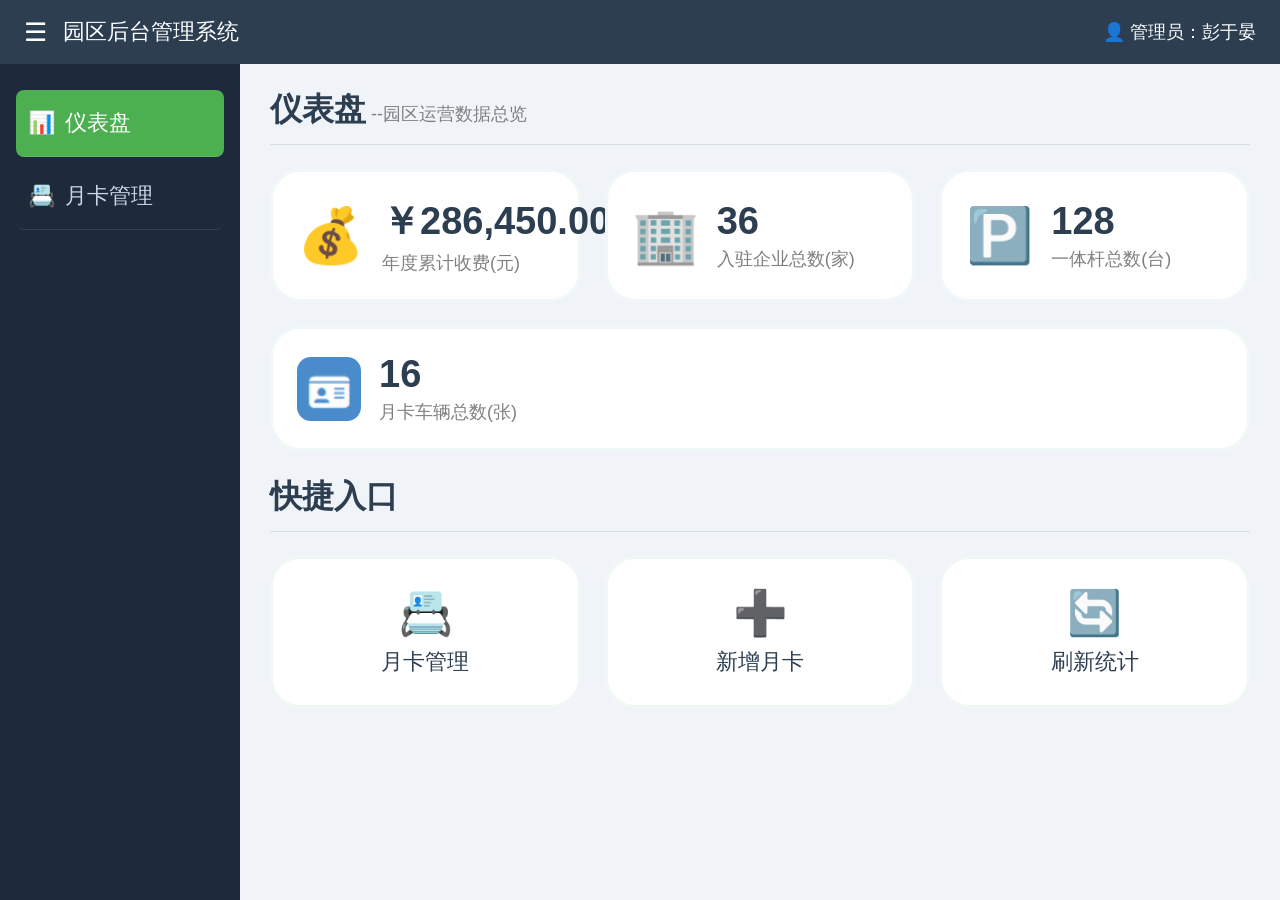
==== index.html @ 299ea36f "Add files via upload" ====
<!DOCTYPE html>
<html lang="zh">
<head>
    <meta charset="UTF-8">
    <meta name="viewport" content="width=device-width, initial-scale=1.0">
    <title>园区后台管理系统-首页</title>
    <link rel="stylesheet" href="./Index.css">
</head>
<script src="test.js"></script>
<body>
    <!-- 顶部导航栏 -->
    <header class="header">
        <button class="toggle-btn" id="toggleBtn">☰</button>
        <span class="title">园区后台管理系统</span>
        <span class="admin">👤 管理员：彭于晏</span>
    </header>

    <div class="wrapper">
        <!-- 左侧侧边导航栏 -->
        <aside class="sidebar">
            <ul>
                <li class="active" data-page="Index.html"><span>📊</span><span class="menu-text">仪表盘</span></li>
                <li data-page="monthCard.html"><span>📇</span><span class="menu-text">月卡管理</span></li>
            </ul>
        </aside>

        <!-- 右侧主内容区 -->
        <main class="main-content">
            <h2>仪表盘<span id="size"> --园区运营数据总览</span></h2>
            <hr>

            <!-- 4 个统计卡片 -->
            <div class="stat-row">
                <div class="stat-card">
                    <span class="icon">💰</span>
                    <div>
                        <div class="num" id="statMoney">￥0</div>
                        <div class="label">年度累计收费(元)</div>
                    </div>
                </div>
                <div class="stat-card">
                    <span class="icon">🏢</span>
                    <div>
                        <div class="num" id="statCompany">0</div>
                        <div class="label">入驻企业总数(家)</div>
                    </div>
                </div>
                <div class="stat-card">
                    <span class="icon">🅿️</span>
                    <div>
                        <div class="num" id="statPole">0</div>
                        <div class="label">一体杆总数(台)</div>
                    </div>
                </div>
                <div class="stat-card">
                    <img src="./image.png" alt="月卡图标">
                    <div>
                        <div class="num" id="statCard">0</div>
                        <div class="label">月卡车辆总数(张)</div>
                    </div>
                </div>
            </div>

            <!-- 快捷入口模块 -->
            <h2>快捷入口</h2>
            <hr>
            <div class="quick-row">
                <a class="quick-card" href="monthCard.html">
                    <span class="qicon">📇</span>月卡管理
                </a>
                <a class="quick-card" href="AddmonthCard.html">
                    <span class="qicon">➕</span>新增月卡
                </a>
                <a class="quick-card" href="javascript:location.reload()">
                    <span class="qicon">🔄</span>刷新统计
                </a>
            </div>

            <!-- 预留扩展占位容器
            <h2>扩展功能</h2>
            <hr>
            <div class="placeholder">
                扩展功能区域（预留位置，后续开发）
            </div>
        </main>
    </div> -->

    <script>
        /* ========== 首页统计渲染函数（数据驱动视图） ========== */
        function renderHomeStat() {
            // 读取 localStorage 月卡数据（没有则初始化默认模拟数据）
            var cardList = getMonthCards();

            // 年度累计收费、入驻企业总数、一体杆总数：模拟固定值
            document.getElementById('statMoney').innerText = '￥' + formatMoney(286450);
            document.getElementById('statCompany').innerText = 36;
            document.getElementById('statPole').innerText = 128;

            // 月卡车辆总数：从月卡数组长度动态计算
            document.getElementById('statCard').innerText = cardList.length;
        }

        /* 页面加载完成：初始化菜单交互 + 渲染统计数据 */
        window.onload = function () {
            initLayout();
            renderHomeStat();
        };
    </script>
</body>
</html>
---- Index.css ----
/* Index.css 公共样式文件（三个页面共用） */
/* 选择器 {CSS属性} */

/*============= 全局公共样式 ============= */
* {
    margin: 0;
    padding: 0;
    box-sizing: border-box;
}
body {
    height: 100vh;
    display: flex;
    flex-direction: column;
    overflow: hidden;
    font-family: sans-serif;
}

/*============= 顶部导航栏 ============= */
.header {
    height: 64px;                /* 内容高度 */
    background: #2c3e50;
    color: #fff;
    padding: 0 24px;             /* 内边距，让内容不贴边 */
    display: flex;               /* 弹性布局，方便对齐内容 */
    align-items: center;
    gap: 16px;
}
/* 折叠菜单按钮 ☰ */
.header .toggle-btn {
    background: none;
    border: none;
    color: #fff;
    font-size: 26px;
    cursor: pointer;
}
.header .title {
    font-size: 22px;
}
.header .admin {
    margin-left: auto;           /* 推到最右边 */
    font-size: 18px;
}

/*========= 主体布局（左侧边栏+右侧内容）=========== */
.wrapper {
    display: flex;               /* 弹性布局，让子元素水平排列 */
    height: calc(100vh - 64px);  /* 视口高度减去头部高度，填满剩余空间 */
}

/* =============左侧边栏============ */
.sidebar {
    width: 240px;                /* 固定宽度 */
    background: #1e2a3a;
    color: #c8d6e5;
    padding: 20px 16px;          /* 内边距，让菜单文字不贴边 */
    overflow-y: auto;            /* 内容过多时滚动 */
    flex-shrink: 0;              /* 防止 flex 压缩侧边栏宽度 */
    transition: width 0.2s;      /* 折叠时宽度变化动画 */
}
.sidebar ul {
    list-style: none;
}
.sidebar li {
    font-size: 22px;
    padding: 18px 12px;
    margin: 6px 0;
    border-bottom: 1px solid rgba(255, 255, 255, 0.1);
    cursor: pointer;
    border-radius: 8px;
    display: flex;
    align-items: center;
    gap: 10px;
}
.sidebar li:hover {
    background: rgba(255, 255, 255, 0.08);
}
/* 菜单选中高亮 */
.sidebar li.active {
    background: #4CAF50;
    color: #fff;
}
/* 折叠状态：侧边栏变窄，只显示 emoji 图标 */
.sidebar.collapsed {
    width: 72px;
}
.sidebar.collapsed .menu-text {
    display: none;
}

/*===========右侧主内容区============ */
.main-content {
    flex: 1;
    padding: 24px 30px;
    overflow-y: auto;
    background: #f0f4f9;
}
.main-content h2 {
    font-size: 32px;
    color: #2c3e50;
}
/* 标题后面的小字说明 */
#size {
    font-size: 18px;
    font-weight: normal;         /* 取消加粗 */
    color: gray;
}
hr {
    margin: 12px 0 24px;
    border: none;
    border-top: 1px solid #d5dde6;
}

/*============= 白色卡片公共样式 ============= */
.card-box {
    background-color: #fff;
    border: 3px solid rgb(240, 247, 247);
    border-radius: 30px;
    padding: 24px;
    margin-bottom: 24px;
}

/*============= 首页统计卡片 ============= */
.stat-row {
    display: flex;
    gap: 24px;
    flex-wrap: wrap;             /* 屏幕窄了自动换行 */
    margin-bottom: 24px;
}
.stat-card {
    flex: 1;
    min-width: 230px;
    background-color: #fff;
    border: 3px solid rgb(240, 247, 247);
    border-radius: 30px;
    padding: 24px;
    display: flex;
    align-items: center;
    gap: 18px;
}
.stat-card .icon {
    font-size: 54px;
}
.stat-card img {
    width: 64px;
    height: 64px;
    border-radius: 14px;
}
.stat-card .num {
    font-size: 38px;
    font-weight: bold;
    color: #2c3e50;
}
.stat-card .label {
    font-size: 18px;
    color: gray;
    margin-top: 4px;
}

/*============= 首页快捷入口 ============= */
.quick-row {
    display: flex;
    gap: 24px;
    flex-wrap: wrap;
    margin-bottom: 24px;
}
.quick-card {
    flex: 1;
    min-width: 200px;
    background-color: #fff;
    border: 3px solid rgb(240, 247, 247);
    border-radius: 30px;
    padding: 28px;
    text-align: center;
    font-size: 22px;
    color: #2c3e50;
    text-decoration: none;       /* 去掉 a 标签下划线 */
    cursor: pointer;
}
.quick-card:hover {
    border-color: #4CAF50;
    color: #4CAF50;
}
.quick-card .qicon {
    font-size: 44px;
    display: block;
    margin-bottom: 8px;
}

/*============= 预留扩展占位容器 ============= */
.placeholder {
    border: 3px dashed #b0bec5;
    border-radius: 30px;
    padding: 46px;
    text-align: center;
    color: #90a4ae;
    font-size: 20px;
}

/*============= 按钮样式 ============= */
.button {
    background-color: #4CAF50;
    border: none;
    color: white;
    padding: 12px 28px;
    text-align: center;
    text-decoration: none;
    display: inline-block;
    font-size: 16px;
    margin: 4px 2px;
    cursor: pointer;
    border-radius: 8px;
}
.button:hover {
    opacity: 0.9;
}
/* 灰色按钮（重置、取消） */
.btn-gray {
    background-color: #95a5a6;
}
/* 红色按钮（删除） */
.btn-red {
    background-color: #e74c3c;
}
/* 蓝色按钮（查看） */
.btn-blue {
    background-color: #3498db;
}
/* 表格里的小按钮 */
.btn-sm {
    padding: 6px 12px;
    font-size: 14px;
    margin: 2px;
}
/* 返回按钮 */
.back-btn {
    margin-bottom: 16px;
}

/*============= 查询筛选区域 ============= */
.search-card {
    display: flex;
    gap: 14px;
    align-items: center;
    flex-wrap: wrap;
}
.search-card label {
    font-size: 16px;
    color: #555;
}
.search-card input,
.search-card select {
    padding: 9px 12px;
    border: 1px solid #ccc;
    border-radius: 8px;
    font-size: 16px;
}

/*============= 数据表格 ============= */
.data-table {
    width: 100%;
    border-collapse: collapse;
    font-size: 15px;
    text-align: center;
}
.data-table th {
    background-color: #2c3e50;
    color: #fff;
    padding: 12px 8px;
    white-space: nowrap;
}
.data-table td {
    padding: 10px 8px;
    border-bottom: 1px solid #eee;
    white-space: nowrap;
}
.data-table tr:hover td {
    background-color: #f5f9ff;    /* 鼠标移上去高亮行 */
}
/* 状态标签：可用（绿）/ 已过期（红） */
.tag-ok {
    color: #fff;
    background-color: #4CAF50;
    padding: 4px 12px;
    border-radius: 12px;
    font-size: 14px;
}
.tag-exp {
    color: #fff;
    background-color: #e74c3c;
    padding: 4px 12px;
    border-radius: 12px;
    font-size: 14px;
}

/*============= 分页栏 ============= */
.pager {
    display: flex;
    justify-content: flex-end;
    align-items: center;
    gap: 10px;
    margin-top: 18px;
    font-size: 16px;
    flex-wrap: wrap;
}
.pager select {
    padding: 6px 10px;
    border: 1px solid #ccc;
    border-radius: 8px;
    font-size: 15px;
}
.pager button {
    padding: 8px 16px;
    font-size: 15px;
}
.pager button:disabled {
    background-color: #ccc;
    cursor: not-allowed;
}

/*============= 弹窗（遮罩+对话框） ============= */
.modal-mask {
    display: none;               /* 默认隐藏 */
    position: fixed;
    left: 0;
    top: 0;
    width: 100%;
    height: 100%;
    background-color: rgba(0, 0, 0, 0.5);   /* 半透明黑色遮罩 */
    z-index: 99;
    justify-content: center;
    align-items: center;
}
/* 加上 show 类时显示弹窗 */
.modal-mask.show {
    display: flex;
}
.modal-dialog {
    background-color: #fff;
    border-radius: 20px;
    width: 660px;
    max-width: 92%;
    max-height: 88vh;
    overflow-y: auto;
    padding: 28px 32px;
}
.modal-title {
    font-size: 24px;
    text-align: center;
    margin-bottom: 20px;
    color: #2c3e50;
}

/*============= 表单样式（弹窗表单 + 增加月卡表单） ============= */
.form-grid {
    display: grid;
    grid-template-columns: 1fr 1fr;   /* 两列布局 */
    gap: 16px 24px;
}
.form-item {
    display: flex;
    flex-direction: column;
}
.form-item.full {
    grid-column: 1 / 3;               /* 占满一整行 */
}
.form-item label {
    font-size: 15px;
    color: #555;
    margin-bottom: 6px;
}
.form-item input,
.form-item select {
    padding: 9px 12px;
    border: 1px solid #ccc;
    border-radius: 8px;
    font-size: 15px;
}
/* 只读输入框：灰底 */
.form-item input:disabled,
.form-item select:disabled {
    background-color: #f2f2f2;
    color: #888;
}
.modal-footer {
    text-align: center;
    margin-top: 24px;
}
/* 表单卡片标题（车辆信息 / 缴费信息） */
.form-card h3 {
    font-size: 20px;
    color: #2c3e50;
    margin-bottom: 18px;
    border-left: 5px solid #4CAF50;
    padding-left: 10px;
}
/* 表单底部按钮区域 */
.form-footer {
    text-align: center;
    margin-top: 24px;
}
/* 校验错误提示文字 */
.err-msg {
    color: #e74c3c;
    font-size: 16px;
    text-align: center;
    margin: 12px 0;
    min-height: 20px;
}
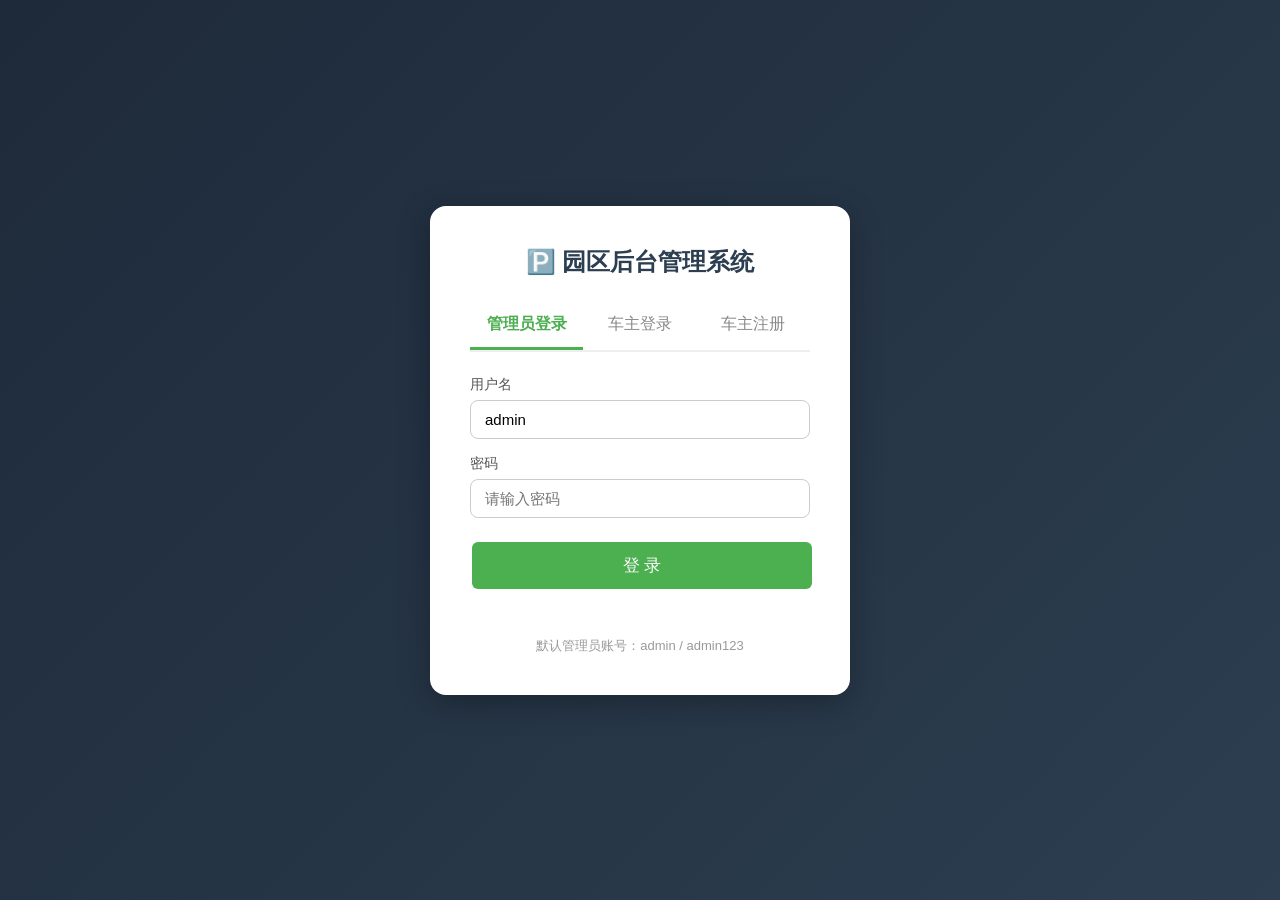
==== commit 06e9e7bd: "Add files via upload" ====
--- a/index.html
+++ b/index.html
@@ -4,107 +4,77 @@
     <meta charset="UTF-8">
     <meta name="viewport" content="width=device-width, initial-scale=1.0">
     <title>园区后台管理系统-首页</title>
-    <link rel="stylesheet" href="./Index.css">
+    <link rel="stylesheet" href="./css/style.css">
 </head>
-<script src="test.js"></script>
 <body>
-    <!-- 顶部导航栏 -->
-    <header class="header">
-        <button class="toggle-btn" id="toggleBtn">☰</button>
-        <span class="title">园区后台管理系统</span>
-        <span class="admin">👤 管理员：彭于晏</span>
-    </header>
+    <!-- 顶部头部：由 common.js 的 renderHeader() 注入登录状态 -->
+    <header class="header" id="header"></header>
 
     <div class="wrapper">
-        <!-- 左侧侧边导航栏 -->
-        <aside class="sidebar">
-            <ul>
-                <li class="active" data-page="Index.html"><span>📊</span><span class="menu-text">仪表盘</span></li>
-                <li data-page="monthCard.html"><span>📇</span><span class="menu-text">月卡管理</span></li>
-            </ul>
-        </aside>
+        <!-- 侧边导航栏：由 common.js 的 renderSidebar() 注入 -->
+        <aside class="sidebar" id="sidebar"></aside>
 
         <!-- 右侧主内容区 -->
         <main class="main-content">
-            <h2>仪表盘<span id="size"> --园区运营数据总览</span></h2>
+            <!-- 用户门户（仅车主登录后显示，由 JS 控制显隐） -->
+            <div class="user-portal hide" id="userPortal">
+                <div class="portal-card">
+                    <div class="portal-title">📌 我的月卡</div>
+                    <div id="userCardList"><!-- JS 动态渲染 --></div>
+                </div>
+            </div>
+
+            <!-- 园区运营数据总览（车主登录时由 JS 隐藏） -->
+            <div id="statSection">
+            <h2>工作台<span id="size"> ——园区运营数据总览</span></h2>
             <hr>
 
-            <!-- 4 个统计卡片 -->
+            <!-- 4 个统计卡片（内容由 renderHomeStat() 动态渲染） -->
             <div class="stat-row">
                 <div class="stat-card">
                     <span class="icon">💰</span>
                     <div>
-                        <div class="num" id="statMoney">￥0</div>
+                        <div class="num" id="statMoney">--</div>
                         <div class="label">年度累计收费(元)</div>
                     </div>
                 </div>
                 <div class="stat-card">
                     <span class="icon">🏢</span>
                     <div>
-                        <div class="num" id="statCompany">0</div>
+                        <div class="num" id="statCompany">--</div>
                         <div class="label">入驻企业总数(家)</div>
+                    </div>
+                </div>
+                <div class="stat-card">
+                    <span class="icon">🎫</span>
+                    <div>
+                        <div class="num" id="statCard">--</div>
+                        <div class="label">月卡车辆总数(张)</div>
                     </div>
                 </div>
                 <div class="stat-card">
                     <span class="icon">🅿️</span>
                     <div>
-                        <div class="num" id="statPole">0</div>
+                        <div class="num" id="statPole">--</div>
                         <div class="label">一体杆总数(台)</div>
                     </div>
                 </div>
-                <div class="stat-card">
-                    <img src="./image.png" alt="月卡图标">
-                    <div>
-                        <div class="num" id="statCard">0</div>
-                        <div class="label">月卡车辆总数(张)</div>
-                    </div>
-                </div>
+            </div>
             </div>
 
             <!-- 快捷入口模块 -->
             <h2>快捷入口</h2>
             <hr>
-            <div class="quick-row">
-                <a class="quick-card" href="monthCard.html">
-                    <span class="qicon">📇</span>月卡管理
-                </a>
-                <a class="quick-card" href="AddmonthCard.html">
-                    <span class="qicon">➕</span>新增月卡
-                </a>
-                <a class="quick-card" href="javascript:location.reload()">
-                    <span class="qicon">🔄</span>刷新统计
-                </a>
-            </div>
+            <div class="quick-row" id="quickRow"><!-- JS 根据权限渲染 --></div>
 
-            <!-- 预留扩展占位容器
+            <!-- 预留扩展占位容器 -->
             <h2>扩展功能</h2>
             <hr>
-            <div class="placeholder">
-                扩展功能区域（预留位置，后续开发）
-            </div>
+            <div class="placeholder">扩展功能区域（预留位置，后续开发）</div>
         </main>
-    </div> -->
+    </div>
 
-    <script>
-        /* ========== 首页统计渲染函数（数据驱动视图） ========== */
-        function renderHomeStat() {
-            // 读取 localStorage 月卡数据（没有则初始化默认模拟数据）
-            var cardList = getMonthCards();
-
-            // 年度累计收费、入驻企业总数、一体杆总数：模拟固定值
-            document.getElementById('statMoney').innerText = '￥' + formatMoney(286450);
-            document.getElementById('statCompany').innerText = 36;
-            document.getElementById('statPole').innerText = 128;
-
-            // 月卡车辆总数：从月卡数组长度动态计算
-            document.getElementById('statCard').innerText = cardList.length;
-        }
-
-        /* 页面加载完成：初始化菜单交互 + 渲染统计数据 */
-        window.onload = function () {
-            initLayout();
-            renderHomeStat();
-        };
-    </script>
+    <script src="./js/common.js"></script>
+    <script src="./js/index.js"></script>
 </body>
 </html>
--- a/css/style.css
+++ b/css/style.css
@@ -0,0 +1,357 @@
+/* ============================================================
+   style.css —— 园区后台管理系统 公共样式（全页面共用）
+   包含：全局重置、顶部头部(含登录状态)、侧边导航(折叠/高亮)、
+        内容区、卡片、按钮、查询区、数据表格、分页、弹窗、表单、
+        登录页、计费规则提示、权限控制
+   ============================================================ */
+
+/* ========== 全局重置 ========== */
+* { margin: 0; padding: 0; box-sizing: border-box; }
+body {
+    height: 100vh;
+    display: flex;
+    flex-direction: column;
+    overflow: hidden;
+    font-family: "Microsoft YaHei", sans-serif;
+}
+
+/* ========== 顶部头部 ========== */
+.header {
+    height: 60px;
+    background: #2c3e50;
+    color: #fff;
+    padding: 0 24px;
+    display: flex;
+    align-items: center;
+}
+.header .title { font-size: 20px; }
+.header .admin {
+    margin-left: auto;
+    font-size: 16px;
+    display: flex;
+    align-items: center;
+    gap: 10px;
+}
+.header .btn-login {
+    color: #fff;
+    text-decoration: none;
+    background: #4CAF50;
+    padding: 6px 18px;
+    border-radius: 6px;
+    font-size: 14px;
+}
+.header .btn-login:hover { opacity: .9; }
+.header .btn-logout {
+    background: #e74c3c;
+    border: none;
+    color: #fff;
+    padding: 5px 14px;
+    border-radius: 6px;
+    font-size: 13px;
+    cursor: pointer;
+}
+.header .btn-logout:hover { opacity: .85; }
+
+/* ========== 主体布局 ========== */
+.wrapper { display: flex; flex: 1; height: calc(100vh - 60px); }
+
+/* ========== 左侧侧边导航栏 ========== */
+.sidebar {
+    width: 220px;
+    flex-shrink: 0;
+    background: #1e2a3a;
+    color: #c8d6e5;
+    padding: 12px 0;
+    overflow-y: auto;
+}
+.sidebar ul { list-style: none; }
+.sidebar a, .menu-title {
+    display: flex;
+    align-items: center;
+    gap: 10px;
+    padding: 14px 20px;
+    font-size: 16px;
+    color: #c8d6e5;
+    text-decoration: none;
+    cursor: pointer;
+    user-select: none;
+}
+.sidebar a:hover, .menu-title:hover { background: rgba(255, 255, 255, 0.08); }
+.menu-title .arrow { margin-left: auto; transition: transform .2s; }
+.sub-menu { display: none; }
+.menu-group.open .sub-menu { display: block; }
+.menu-group.open .arrow { transform: rotate(180deg); }
+.sub-menu a { padding: 11px 20px 11px 46px; font-size: 15px; }
+.sidebar a.active { background: #4CAF50; color: #fff; }
+
+/* ========== 右侧主内容区 ========== */
+.main-content {
+    flex: 1;
+    padding: 22px 28px;
+    overflow-y: auto;
+    background: #f0f4f9;
+}
+.main-content h2 { font-size: 26px; color: #2c3e50; }
+#size { font-size: 15px; font-weight: normal; color: gray; }
+hr { margin: 10px 0 22px; border: none; border-top: 1px solid #d5dde6; }
+
+/* ========== 白色卡片容器 ========== */
+.card-box {
+    background: #fff;
+    border-radius: 12px;
+    padding: 20px 24px;
+    margin-bottom: 20px;
+    box-shadow: 0 1px 4px rgba(0, 0, 0, .06);
+}
+
+/* ========== 首页统计卡片 ========== */
+.stat-row { display: flex; gap: 20px; flex-wrap: wrap; margin-bottom: 20px; }
+.stat-card {
+    flex: 1;
+    min-width: 220px;
+    background: #fff;
+    border-radius: 12px;
+    padding: 22px;
+    display: flex;
+    align-items: center;
+    gap: 16px;
+    box-shadow: 0 1px 4px rgba(0, 0, 0, .06);
+}
+.stat-card .icon { font-size: 46px; }
+.stat-card .num { font-size: 32px; font-weight: bold; color: #2c3e50; }
+.stat-card .label { font-size: 15px; color: gray; margin-top: 4px; }
+
+/* ========== 首页快捷入口 ========== */
+.quick-row { display: flex; gap: 20px; flex-wrap: wrap; margin-bottom: 20px; }
+.quick-card {
+    flex: 1;
+    min-width: 180px;
+    background: #fff;
+    border-radius: 12px;
+    padding: 26px;
+    text-align: center;
+    font-size: 18px;
+    color: #2c3e50;
+    text-decoration: none;
+    box-shadow: 0 1px 4px rgba(0, 0, 0, .06);
+}
+.quick-card:hover { color: #4CAF50; }
+.quick-card .qicon { font-size: 38px; display: block; margin-bottom: 8px; }
+
+/* ========== 预留扩展占位容器 ========== */
+.placeholder {
+    border: 2px dashed #b0bec5;
+    border-radius: 12px;
+    padding: 44px;
+    text-align: center;
+    color: #90a4ae;
+    font-size: 17px;
+}
+
+/* ========== 按钮 ========== */
+.button {
+    background: #4CAF50;
+    border: none;
+    color: #fff;
+    padding: 9px 22px;
+    text-align: center;
+    text-decoration: none;
+    display: inline-block;
+    font-size: 15px;
+    margin: 4px 2px;
+    border-radius: 6px;
+    cursor: pointer;
+}
+.button:hover { opacity: .9; }
+.btn-gray { background: #95a5a6; }
+.btn-red  { background: #e74c3c; }
+.btn-blue { background: #3498db; }
+.btn-sm  { padding: 6px 12px; font-size: 14px; margin: 2px; }
+.back-btn { margin-bottom: 14px; }
+
+/* ========== 查询筛选区 ========== */
+.search-card { display: flex; gap: 12px; align-items: center; flex-wrap: wrap; }
+.search-card label { font-size: 15px; color: #555; }
+.search-card input, .search-card select {
+    padding: 8px 12px;
+    border: 1px solid #ccc;
+    border-radius: 6px;
+    font-size: 15px;
+}
+
+/* ========== 数据表格 ========== */
+.table-wrap { overflow-x: auto; }
+.data-table { width: 100%; border-collapse: collapse; font-size: 14px; text-align: center; }
+.data-table th {
+    background: #2c3e50;
+    color: #fff;
+    padding: 11px 8px;
+    white-space: nowrap;
+}
+.data-table td { padding: 10px 8px; border-bottom: 1px solid #eee; white-space: nowrap; }
+.data-table tr:hover td { background: #f5f9ff; }
+.data-table .empty { color: #999; padding: 30px; }
+.tag-ok, .tag-exp { color: #fff; padding: 3px 12px; border-radius: 12px; font-size: 13px; }
+.tag-ok  { background: #4CAF50; }
+.tag-exp { background: #e74c3c; }
+.op-btn { color: #3498db; cursor: pointer; text-decoration: none; margin: 0 5px; font-size: 14px; }
+.op-btn:hover { text-decoration: underline; }
+.op-btn.op-del { color: #e74c3c; }
+
+/* ========== 分页栏 ========== */
+.pager {
+    display: flex;
+    justify-content: flex-end;
+    align-items: center;
+    gap: 10px;
+    margin-top: 16px;
+    font-size: 15px;
+    flex-wrap: wrap;
+}
+.pager select { padding: 6px 10px; border: 1px solid #ccc; border-radius: 6px; font-size: 14px; }
+.pager button:disabled { background: #ccc; cursor: not-allowed; }
+
+/* ========== 弹窗 ========== */
+.modal-mask {
+    display: none;
+    position: fixed;
+    inset: 0;
+    background: rgba(0, 0, 0, .5);
+    z-index: 99;
+    justify-content: center;
+    align-items: center;
+}
+.modal-mask.show { display: flex; }
+.modal-dialog {
+    background: #fff;
+    border-radius: 14px;
+    width: 680px;
+    max-width: 94%;
+    max-height: 88vh;
+    overflow-y: auto;
+    padding: 26px 32px;
+}
+.modal-title { font-size: 22px; text-align: center; margin-bottom: 20px; color: #2c3e50; }
+.modal-footer { text-align: center; margin-top: 22px; }
+
+/* ========== 表单 ========== */
+.form-grid { display: grid; grid-template-columns: 1fr 1fr; gap: 14px 24px; }
+.form-item { display: flex; flex-direction: column; }
+.form-item label { font-size: 14px; color: #555; margin-bottom: 6px; }
+.form-item input, .form-item select {
+    padding: 8px 12px;
+    border: 1px solid #ccc;
+    border-radius: 6px;
+    font-size: 14px;
+}
+.form-item input:disabled, .form-item select:disabled { background: #f2f2f2; color: #888; }
+.form-card h3 {
+    font-size: 18px;
+    color: #2c3e50;
+    margin-bottom: 16px;
+    border-left: 5px solid #4CAF50;
+    padding-left: 10px;
+}
+.form-tip { color: #e74c3c; text-align: center; font-size: 15px; min-height: 22px; margin-top: 10px; }
+.form-footer { text-align: center; margin-top: 18px; }
+
+/* ========== 计费规则提示框 ========== */
+.billing-rules {
+    background: #eaf6ff;
+    border: 1px solid #b3d9f2;
+    border-radius: 10px;
+    padding: 16px 22px;
+    margin-bottom: 20px;
+}
+.billing-rules h3 {
+    font-size: 16px;
+    color: #2c3e50;
+    margin-bottom: 10px;
+}
+.billing-rules table { width: 100%; border-collapse: collapse; font-size: 14px; }
+.billing-rules th { background: #d6eaff; padding: 8px; text-align: center; border-radius: 4px; }
+.billing-rules td { padding: 7px 8px; text-align: center; border-bottom: 1px solid #d6eaff; }
+.billing-rules .highlight { color: #e67e22; font-weight: bold; }
+.billing-hint {
+    color: #2980b9;
+    font-size: 14px;
+    margin-top: 8px;
+    padding: 6px 12px;
+    background: #eaf6ff;
+    border-radius: 6px;
+}
+
+/* ========== 登录/注册页 ========== */
+.login-page {
+    display: flex;
+    justify-content: center;
+    align-items: center;
+    min-height: 100vh;
+    background: linear-gradient(135deg, #1e2a3a, #2c3e50);
+}
+.login-box {
+    background: #fff;
+    border-radius: 16px;
+    padding: 40px;
+    width: 420px;
+    max-width: 92%;
+    box-shadow: 0 8px 32px rgba(0, 0, 0, .3);
+}
+.login-box h2 { text-align: center; margin-bottom: 24px; color: #2c3e50; }
+/* 标签栏切换 */
+.login-tabs {
+    display: flex;
+    gap: 0;
+    margin-bottom: 24px;
+    border-bottom: 2px solid #eee;
+}
+.login-tab {
+    flex: 1;
+    text-align: center;
+    padding: 12px;
+    cursor: pointer;
+    font-size: 16px;
+    color: #888;
+    border-bottom: 3px solid transparent;
+    transition: all .2s;
+}
+.login-tab.active {
+    color: #4CAF50;
+    border-bottom-color: #4CAF50;
+    font-weight: bold;
+}
+.login-field { margin-bottom: 16px; }
+.login-field label { display: block; font-size: 14px; color: #555; margin-bottom: 6px; }
+.login-field input {
+    width: 100%;
+    padding: 10px 14px;
+    border: 1px solid #ccc;
+    border-radius: 8px;
+    font-size: 15px;
+}
+.login-field input:focus { border-color: #4CAF50; outline: none; }
+.login-btn {
+    width: 100%;
+    padding: 12px;
+    font-size: 17px;
+    margin-top: 8px;
+}
+.login-tip { color: #e74c3c; text-align: center; font-size: 14px; min-height: 20px; margin-top: 10px; }
+.login-switch { text-align: center; margin-top: 16px; font-size: 14px; color: #888; }
+.login-switch a { color: #4CAF50; cursor: pointer; text-decoration: none; }
+.login-hint { text-align: center; margin-top: 14px; font-size: 13px; color: #999; }
+
+/* ========== 权限控制：隐藏不需要的元素 ========== */
+.hide { display: none !important; }
+/* 车主模式隐藏复选框列（非管理员不能批量删除） */
+.data-table.no-select .col-check { display: none; }
+
+/* ========== 用户门户（首页车主视图） ========== */
+.user-portal { margin-bottom: 20px; }
+.user-portal .portal-card {
+    background: #fff;
+    border-radius: 12px;
+    padding: 22px;
+    box-shadow: 0 1px 4px rgba(0, 0, 0, .06);
+}
+.user-portal .portal-title { font-size: 18px; color: #2c3e50; margin-bottom: 14px; }
